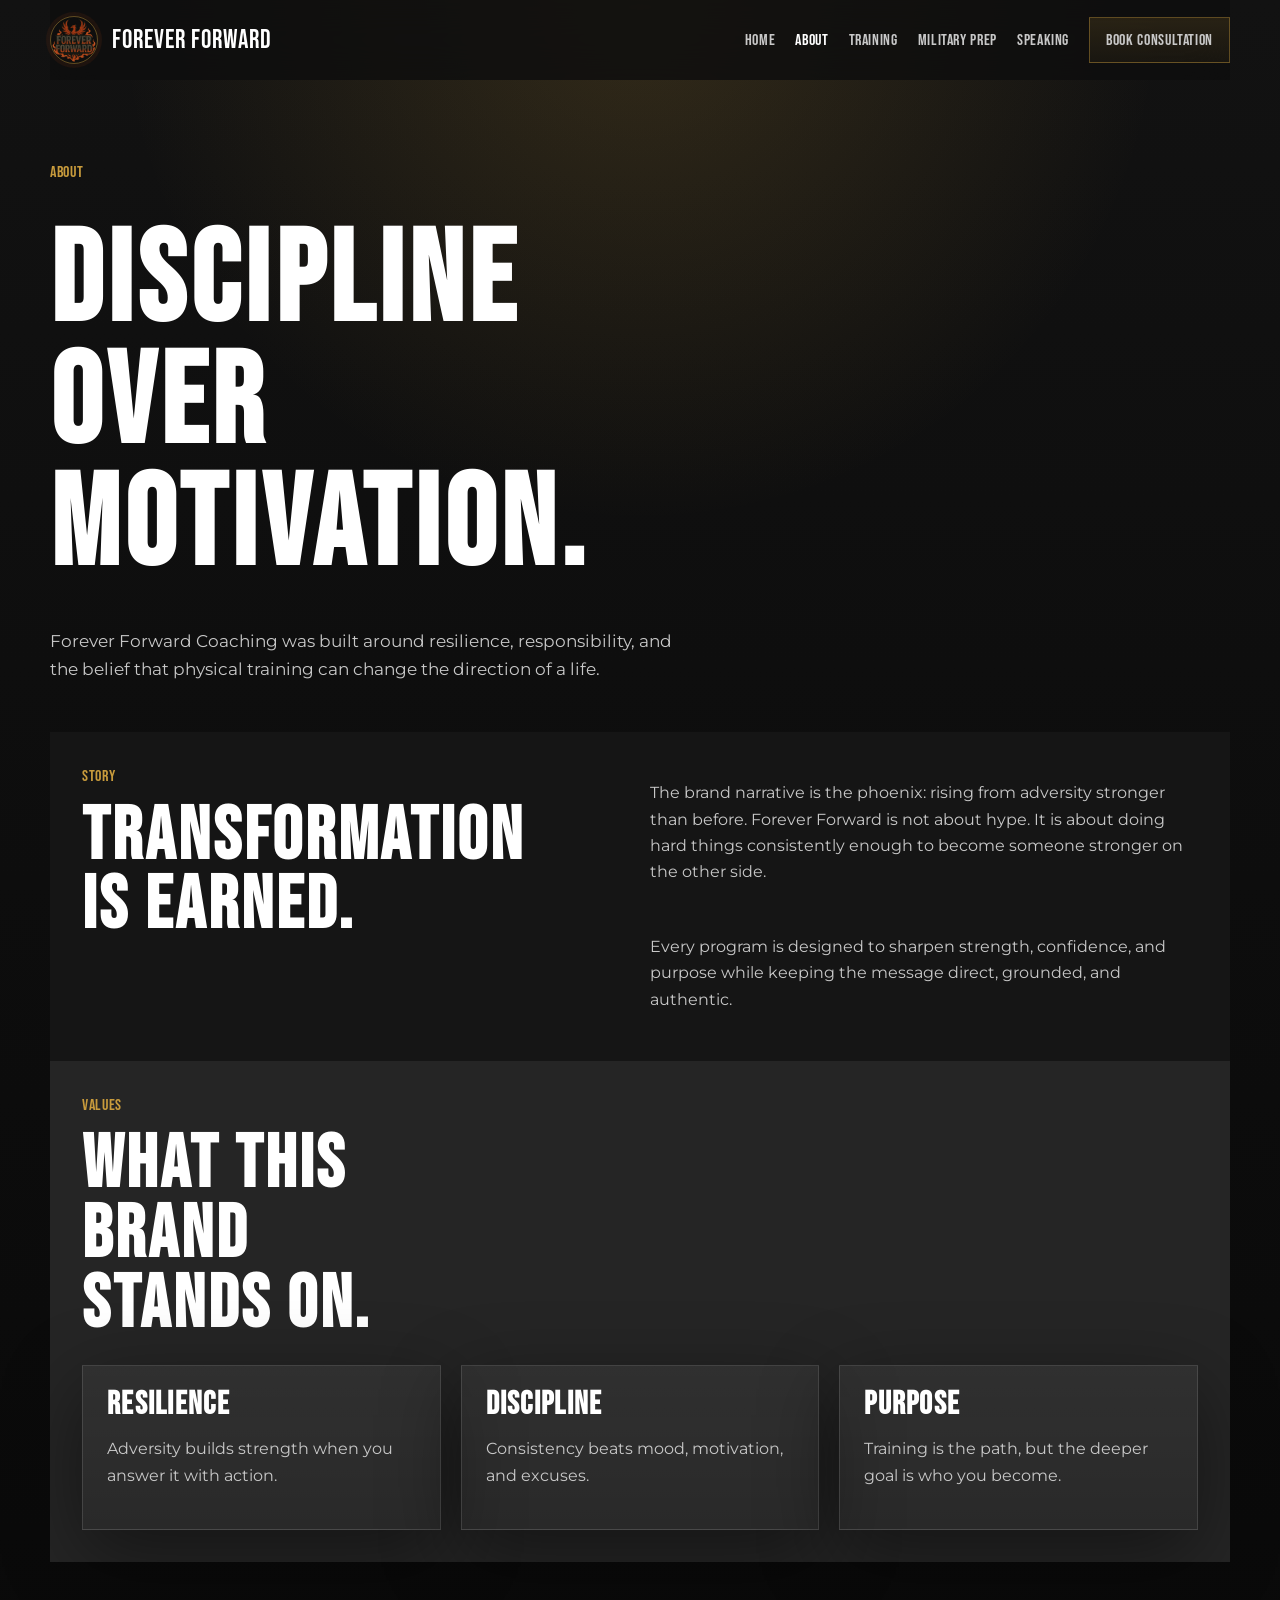
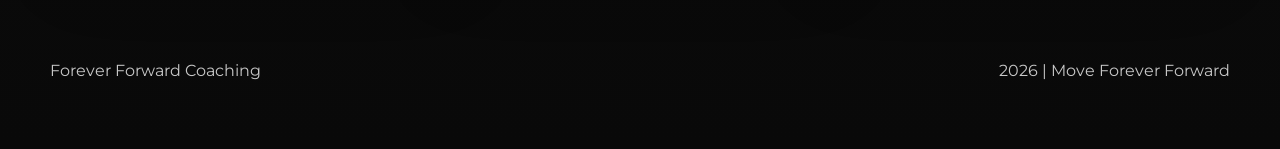
==== about.html @ 8ef4e95b "Initial Forever Forward website build" ====
<!DOCTYPE html>
<html lang="en">
  <head>
    <meta charset="UTF-8" />
    <meta name="viewport" content="width=device-width, initial-scale=1.0" />
    <title>About | Forever Forward Coaching</title>
    <meta
      name="description"
      content="Learn the mission, values, and transformation story behind Forever Forward Coaching."
    />
    <link rel="preconnect" href="https://fonts.googleapis.com" />
    <link rel="preconnect" href="https://fonts.gstatic.com" crossorigin />
    <link
      href="https://fonts.googleapis.com/css2?family=Bebas+Neue&family=Montserrat:wght@400;500;600;700&display=swap"
      rel="stylesheet"
    />
    <link rel="stylesheet" href="styles.css" />
    <script src="site.js" defer></script>
  </head>
  <body>
    <header class="site-header">
      <a class="brand" href="index.html">
        <img
          src="ChatGPT_Image_Mar_11_2026_11_58_45_AM.png"
          alt="Forever Forward Coaching logo"
          class="brand-mark"
        />
        <span class="brand-text">Forever Forward</span>
      </a>
      <button class="menu-toggle" type="button" aria-expanded="false" aria-controls="site-nav">
        Menu
      </button>
      <nav id="site-nav" class="site-nav" aria-label="Primary">
        <a class="nav-link" href="index.html">Home</a>
        <a class="nav-link active" href="about.html">About</a>
        <a class="nav-link" href="training.html">Training</a>
        <a class="nav-link" href="military-prep.html">Military Prep</a>
        <a class="nav-link" href="speaking.html">Speaking</a>
        <a class="nav-cta" href="book-consultation.html">Book Consultation</a>
      </nav>
    </header>

    <main class="page-shell">
      <section class="page-intro">
        <p class="eyebrow">About</p>
        <h1>Discipline over motivation.</h1>
        <p>
          Forever Forward Coaching was built around resilience, responsibility, and the belief that
          physical training can change the direction of a life.
        </p>
      </section>

      <section class="section section-dark two-column">
        <div>
          <p class="eyebrow">Story</p>
          <h2>Transformation is earned.</h2>
        </div>
        <div class="stack">
          <p>
            The brand narrative is the phoenix: rising from adversity stronger than before.
            Forever Forward is not about hype. It is about doing hard things consistently enough to
            become someone stronger on the other side.
          </p>
          <p>
            Every program is designed to sharpen strength, confidence, and purpose while keeping the
            message direct, grounded, and authentic.
          </p>
        </div>
      </section>

      <section class="section section-band">
        <div class="section-heading">
          <p class="eyebrow">Values</p>
          <h2>What this brand stands on.</h2>
        </div>
        <div class="card-grid">
          <article class="card">
            <h3>Resilience</h3>
            <p>Adversity builds strength when you answer it with action.</p>
          </article>
          <article class="card">
            <h3>Discipline</h3>
            <p>Consistency beats mood, motivation, and excuses.</p>
          </article>
          <article class="card">
            <h3>Purpose</h3>
            <p>Training is the path, but the deeper goal is who you become.</p>
          </article>
        </div>
      </section>
    </main>

    <footer class="site-footer">
      <p>Forever Forward Coaching</p>
      <p id="year"></p>
    </footer>
  </body>
</html>
---- styles.css ----
:root {
  --bg: #0e0e0e;
  --surface: #171717;
  --surface-alt: #2b2b2b;
  --text: #ffffff;
  --muted: #c8c8c8;
  --gold: #c89b3c;
  --ember: #e25822;
  --border: rgba(255, 255, 255, 0.12);
  --shadow: 0 24px 80px rgba(0, 0, 0, 0.45);
  --max-width: 1180px;
}

* {
  box-sizing: border-box;
}

html {
  scroll-behavior: smooth;
}

body {
  margin: 0;
  font-family: "Montserrat", sans-serif;
  background:
    radial-gradient(circle at top, rgba(200, 155, 60, 0.18), transparent 28%),
    linear-gradient(180deg, #121212 0%, #0e0e0e 38%, #090909 100%);
  color: var(--text);
}

a {
  color: inherit;
  text-decoration: none;
}

img {
  display: block;
  max-width: 100%;
}

button,
input,
textarea {
  font: inherit;
}

.site-header,
.site-footer,
.hero,
.section,
.page-intro {
  width: min(calc(100% - 2rem), var(--max-width));
  margin: 0 auto;
}

.site-header {
  position: sticky;
  top: 0;
  z-index: 20;
  display: flex;
  align-items: center;
  justify-content: space-between;
  gap: 1rem;
  padding: 1rem 0;
  backdrop-filter: blur(18px);
  background: rgba(14, 14, 14, 0.82);
}

.brand {
  display: flex;
  align-items: center;
  gap: 0.85rem;
}

.brand-mark {
  width: 3rem;
  height: 3rem;
  border-radius: 50%;
  object-fit: cover;
  border: 1px solid rgba(200, 155, 60, 0.45);
  box-shadow: 0 0 0 4px rgba(226, 88, 34, 0.08);
}

.brand-text,
.eyebrow,
.nav-link,
.nav-cta,
.button,
h1,
h2,
h3 {
  font-family: "Bebas Neue", sans-serif;
  letter-spacing: 0.04em;
}

.brand-text {
  font-size: 1.6rem;
}

.site-nav {
  display: flex;
  align-items: center;
  gap: 1.25rem;
}

.nav-link,
.nav-cta {
  font-size: 1rem;
  color: var(--muted);
}

.nav-link.active,
.nav-link:hover,
.nav-cta.active,
.nav-cta:hover {
  color: var(--text);
}

.nav-cta {
  padding: 0.8rem 1rem;
  border: 1px solid rgba(200, 155, 60, 0.4);
  background: linear-gradient(180deg, rgba(200, 155, 60, 0.14), rgba(200, 155, 60, 0.06));
}

.menu-toggle {
  display: none;
  border: 1px solid var(--border);
  background: transparent;
  color: var(--text);
  padding: 0.75rem 1rem;
}

.hero,
.page-intro {
  display: grid;
  gap: 1.5rem;
  padding: 5rem 0 2rem;
}

.reveal {
  opacity: 0;
  transform: translateY(24px);
  transition: opacity 480ms ease, transform 480ms ease;
}

.reveal.is-visible {
  opacity: 1;
  transform: translateY(0);
}

.hero {
  grid-template-columns: 1.2fr 0.8fr;
  min-height: calc(100dvh - 6rem);
  align-items: center;
}

.eyebrow {
  margin: 0 0 0.75rem;
  font-size: 1rem;
  color: var(--gold);
}

h1,
h2,
h3,
.panel-label,
.price-kicker,
.placeholder-title {
  margin: 0;
  line-height: 0.95;
}

h1 {
  font-size: clamp(4rem, 10vw, 8rem);
  max-width: 10ch;
}

h2 {
  font-size: clamp(2.8rem, 6vw, 4.6rem);
  max-width: 12ch;
}

h3 {
  font-size: 2rem;
}

p,
li,
label {
  line-height: 1.65;
  color: var(--muted);
}

.hero-text,
.page-intro p:last-child {
  max-width: 40rem;
  font-size: 1.05rem;
}

.hero-actions,
.callout {
  display: flex;
  align-items: center;
  gap: 1rem;
  flex-wrap: wrap;
}

.button {
  display: inline-flex;
  align-items: center;
  justify-content: center;
  min-height: 3rem;
  padding: 0.95rem 1.35rem;
  border: 1px solid transparent;
  transition: transform 180ms ease, border-color 180ms ease, background 180ms ease;
}

.button:hover,
.button:focus-visible {
  transform: translateY(-2px);
}

.button-primary {
  background: linear-gradient(135deg, var(--gold), #f0bf58);
  color: #111111;
}

.button-secondary {
  border-color: rgba(255, 255, 255, 0.18);
  background: rgba(255, 255, 255, 0.04);
}

.hero-panel,
.card,
.price-card,
.embed-placeholder,
.consult-panel,
.contact-form {
  border: 1px solid var(--border);
  background: linear-gradient(180deg, rgba(255, 255, 255, 0.05), rgba(255, 255, 255, 0.02));
  box-shadow: var(--shadow);
}

.hero-panel,
.consult-panel,
.embed-placeholder {
  padding: 2rem;
}

.panel-label,
.price-kicker,
.placeholder-title {
  font-size: 1rem;
  color: var(--ember);
}

.panel-quote {
  margin: 0.75rem 0 1rem;
  font-size: 1.4rem;
  color: var(--text);
}

.panel-points {
  margin: 0;
  padding-left: 1.15rem;
}

.section {
  padding: 2rem 0;
}

.section-dark,
.section-band {
  padding: 2rem;
}

.section-dark {
  background: rgba(22, 22, 22, 0.92);
}

.section-band {
  background: rgba(43, 43, 43, 0.82);
}

.section-heading {
  margin-bottom: 1.5rem;
}

.story-grid,
.card-grid,
.pricing-grid,
.two-column {
  display: grid;
  gap: 1.25rem;
}

.story-grid,
.two-column {
  grid-template-columns: repeat(2, minmax(0, 1fr));
}

.card-grid {
  grid-template-columns: repeat(3, minmax(0, 1fr));
}

.pricing-grid {
  grid-template-columns: repeat(3, minmax(0, 1fr));
}

.card,
.price-card {
  padding: 1.5rem;
}

.featured {
  border-color: rgba(200, 155, 60, 0.4);
  transform: translateY(-0.35rem);
}

.text-link {
  color: var(--gold);
}

.stack {
  display: grid;
  gap: 1rem;
}

.integration-note {
  padding: 1rem 1.1rem;
  border-left: 3px solid var(--gold);
  background: rgba(255, 255, 255, 0.03);
}

.page-shell {
  padding-bottom: 3rem;
}

.contact-form {
  display: grid;
  gap: 1rem;
  padding: 1.5rem;
}

.contact-form input,
.contact-form textarea {
  width: 100%;
  margin-top: 0.45rem;
  padding: 0.95rem 1rem;
  border: 1px solid rgba(255, 255, 255, 0.14);
  background: rgba(255, 255, 255, 0.04);
  color: var(--text);
}

.form-status {
  min-height: 1.5rem;
  margin: 0;
  color: var(--gold);
}

.integration-link.is-placeholder {
  border-color: rgba(255, 255, 255, 0.14);
  background: rgba(255, 255, 255, 0.04);
  color: var(--text);
}

.calendly-shell {
  min-height: 22rem;
  display: grid;
  align-content: start;
  gap: 1rem;
}

.calendly-frame {
  width: 100%;
  min-height: 38rem;
  border: 0;
  background: #111111;
}

.site-footer {
  display: flex;
  justify-content: space-between;
  gap: 1rem;
  padding: 2rem 0 3rem;
}

@media (max-width: 960px) {
  .hero,
  .story-grid,
  .two-column,
  .card-grid,
  .pricing-grid {
    grid-template-columns: 1fr;
  }

  .hero {
    min-height: auto;
    padding-top: 3rem;
  }
}

@media (max-width: 760px) {
  .site-header {
    flex-wrap: wrap;
  }

  .menu-toggle {
    display: inline-flex;
    align-items: center;
    justify-content: center;
  }

  .site-nav {
    display: none;
    width: 100%;
    flex-direction: column;
    align-items: stretch;
    padding: 0.5rem 0 0.25rem;
  }

  .site-nav.open {
    display: flex;
  }

  .nav-cta,
  .nav-link {
    padding: 0.4rem 0;
  }

  h1 {
    font-size: clamp(3.3rem, 16vw, 5.4rem);
  }

  h2 {
    font-size: clamp(2.4rem, 11vw, 3.4rem);
  }

  .section-dark,
  .section-band {
    padding: 1.25rem;
  }

  .site-footer {
    flex-direction: column;
  }
}

@media (prefers-reduced-motion: reduce) {
  html {
    scroll-behavior: auto;
  }

  .reveal,
  .reveal.is-visible,
  .button {
    transition: none;
    transform: none;
    opacity: 1;
  }
}
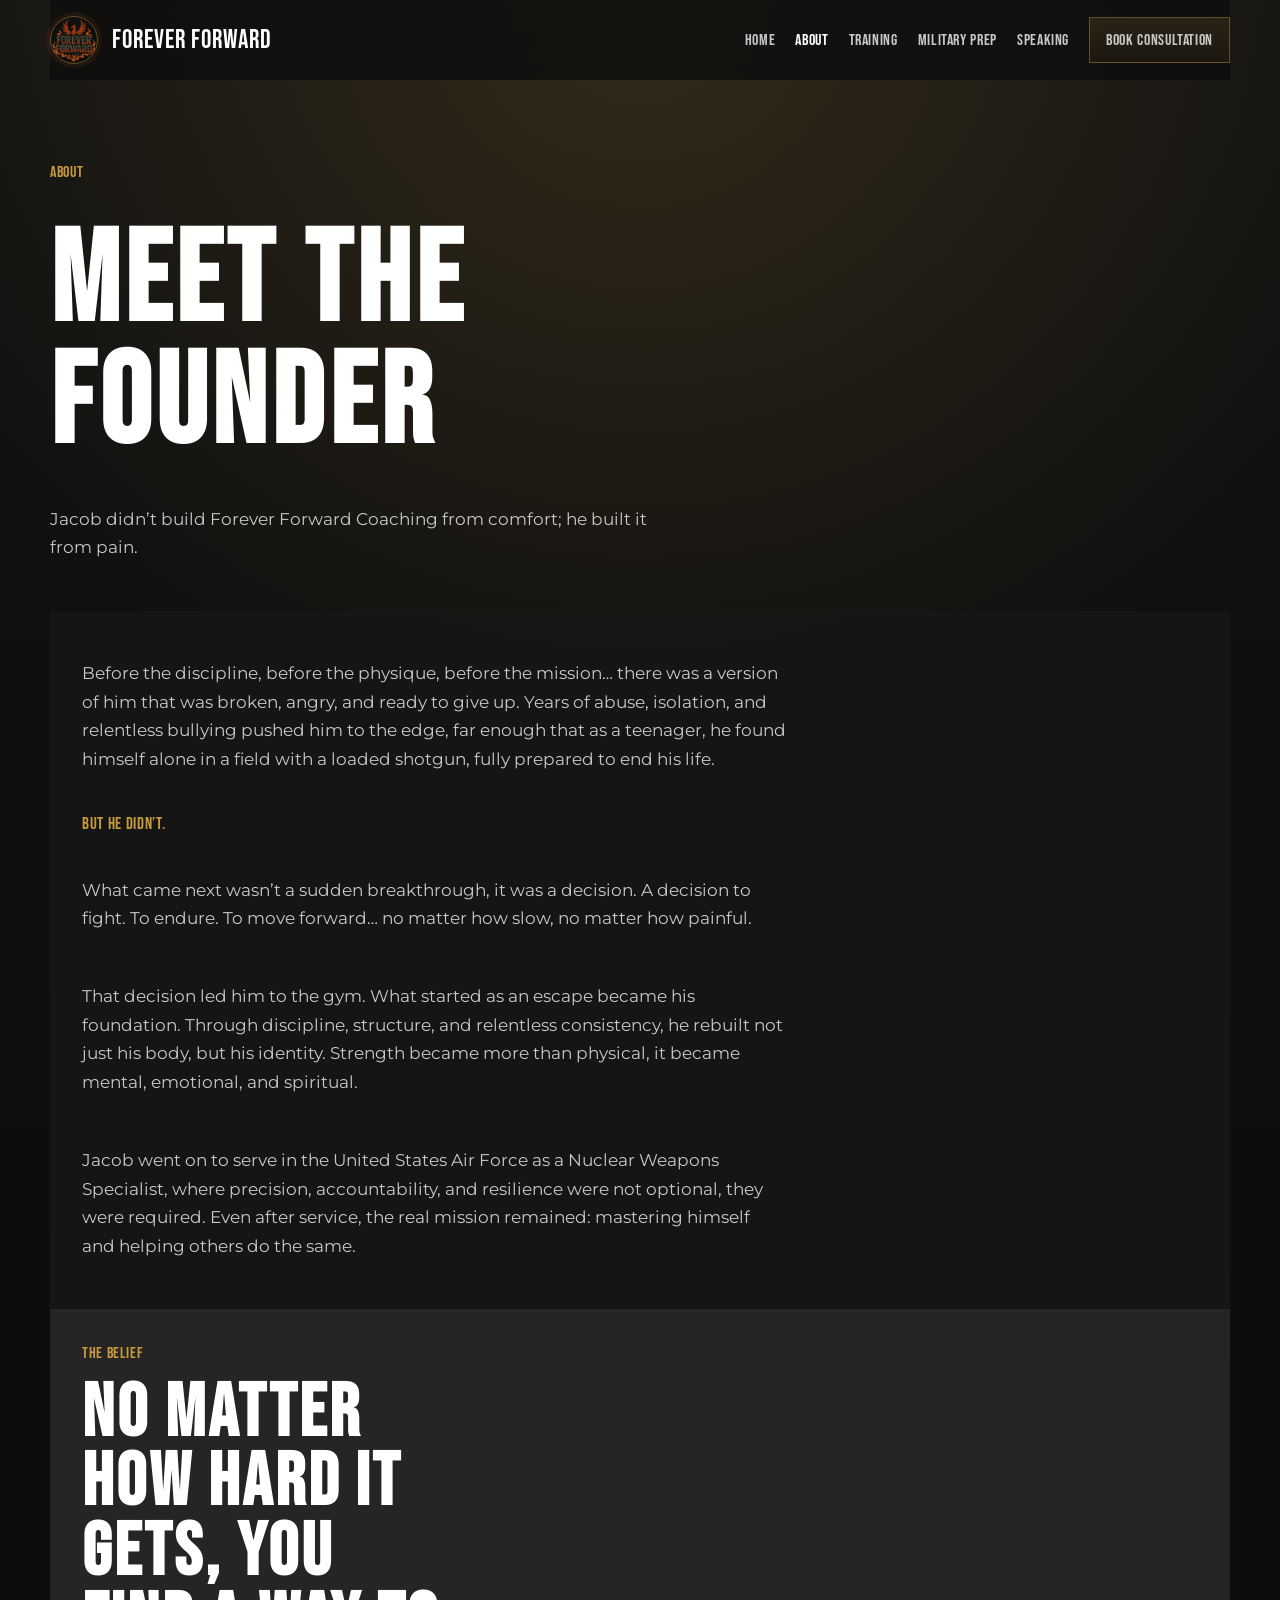
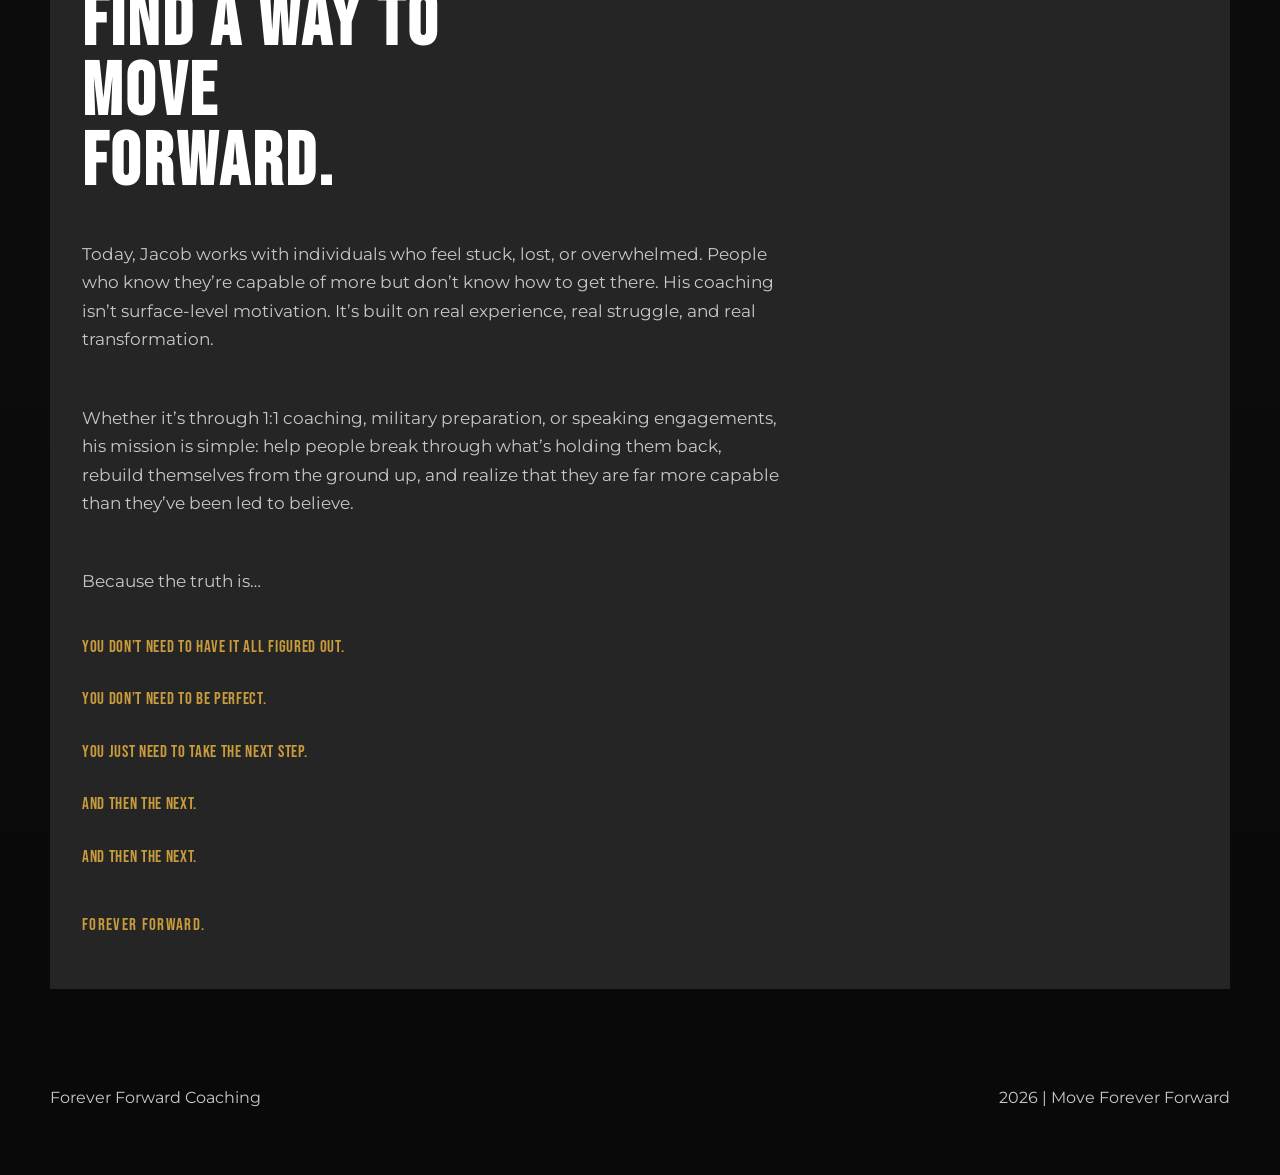
==== commit 042ecdf1: "Wire live Stripe + Calendly links and Jacob's founder story - config.js: add 5 Stripe payment links " ====
--- a/about.html
+++ b/about.html
@@ -43,49 +43,65 @@
     <main class="page-shell">
       <section class="page-intro">
         <p class="eyebrow">About</p>
-        <h1>Discipline over motivation.</h1>
+        <h1>Meet the Founder</h1>
         <p>
-          Forever Forward Coaching was built around resilience, responsibility, and the belief that
-          physical training can change the direction of a life.
+          Jacob didn&rsquo;t build Forever Forward Coaching from comfort; he built it from pain.
         </p>
       </section>
 
-      <section class="section section-dark two-column">
-        <div>
-          <p class="eyebrow">Story</p>
-          <h2>Transformation is earned.</h2>
-        </div>
-        <div class="stack">
+      <section class="section section-dark">
+        <div class="stack founder-story">
           <p>
-            The brand narrative is the phoenix: rising from adversity stronger than before.
-            Forever Forward is not about hype. It is about doing hard things consistently enough to
-            become someone stronger on the other side.
+            Before the discipline, before the physique, before the mission&hellip; there was a version
+            of him that was broken, angry, and ready to give up. Years of abuse, isolation, and
+            relentless bullying pushed him to the edge, far enough that as a teenager, he found
+            himself alone in a field with a loaded shotgun, fully prepared to end his life.
+          </p>
+          <p class="founder-beat">But he didn&rsquo;t.</p>
+          <p>
+            What came next wasn&rsquo;t a sudden breakthrough, it was a decision. A decision to fight.
+            To endure. To move forward&hellip; no matter how slow, no matter how painful.
           </p>
           <p>
-            Every program is designed to sharpen strength, confidence, and purpose while keeping the
-            message direct, grounded, and authentic.
+            That decision led him to the gym. What started as an escape became his foundation.
+            Through discipline, structure, and relentless consistency, he rebuilt not just his body,
+            but his identity. Strength became more than physical, it became mental, emotional, and
+            spiritual.
+          </p>
+          <p>
+            Jacob went on to serve in the United States Air Force as a Nuclear Weapons Specialist,
+            where precision, accountability, and resilience were not optional, they were required.
+            Even after service, the real mission remained: mastering himself and helping others do
+            the same.
           </p>
         </div>
       </section>
 
       <section class="section section-band">
         <div class="section-heading">
-          <p class="eyebrow">Values</p>
-          <h2>What this brand stands on.</h2>
+          <p class="eyebrow">The Belief</p>
+          <h2>No matter how hard it gets, you find a way to move forward.</h2>
         </div>
-        <div class="card-grid">
-          <article class="card">
-            <h3>Resilience</h3>
-            <p>Adversity builds strength when you answer it with action.</p>
-          </article>
-          <article class="card">
-            <h3>Discipline</h3>
-            <p>Consistency beats mood, motivation, and excuses.</p>
-          </article>
-          <article class="card">
-            <h3>Purpose</h3>
-            <p>Training is the path, but the deeper goal is who you become.</p>
-          </article>
+        <div class="stack founder-story">
+          <p>
+            Today, Jacob works with individuals who feel stuck, lost, or overwhelmed. People who
+            know they&rsquo;re capable of more but don&rsquo;t know how to get there. His coaching
+            isn&rsquo;t surface-level motivation. It&rsquo;s built on real experience, real struggle,
+            and real transformation.
+          </p>
+          <p>
+            Whether it&rsquo;s through 1:1 coaching, military preparation, or speaking engagements,
+            his mission is simple: help people break through what&rsquo;s holding them back, rebuild
+            themselves from the ground up, and realize that they are far more capable than
+            they&rsquo;ve been led to believe.
+          </p>
+          <p>Because the truth is&hellip;</p>
+          <p class="founder-beat">You don&rsquo;t need to have it all figured out.</p>
+          <p class="founder-beat">You don&rsquo;t need to be perfect.</p>
+          <p class="founder-beat">You just need to take the next step.</p>
+          <p class="founder-beat">And then the next.</p>
+          <p class="founder-beat">And then the next.</p>
+          <p class="founder-signoff">Forever Forward.</p>
         </div>
       </section>
     </main>
--- a/styles.css
+++ b/styles.css
@@ -230,6 +230,54 @@
   background: rgba(255, 255, 255, 0.04);
 }
 
+.enroll-actions {
+  display: flex;
+  flex-direction: column;
+  align-items: flex-start;
+  gap: 0.85rem;
+}
+
+.enroll-secondary {
+  font-size: 0.95rem;
+  letter-spacing: 0.02em;
+  color: rgba(255, 255, 255, 0.78);
+  text-decoration: none;
+  border-bottom: 1px solid rgba(255, 255, 255, 0.18);
+  padding-bottom: 0.15rem;
+  transition: color 180ms ease, border-color 180ms ease;
+}
+
+.enroll-secondary:hover,
+.enroll-secondary:focus-visible {
+  color: var(--gold);
+  border-color: var(--gold);
+}
+
+.founder-story {
+  max-width: 44rem;
+}
+
+.founder-story p {
+  font-size: 1.05rem;
+  line-height: 1.7;
+}
+
+.founder-beat {
+  font-family: "Bebas Neue", "Montserrat", sans-serif;
+  font-size: 1.45rem;
+  letter-spacing: 0.04em;
+  color: var(--gold);
+  margin: 0.25rem 0;
+}
+
+.founder-signoff {
+  font-family: "Bebas Neue", "Montserrat", sans-serif;
+  font-size: 2rem;
+  letter-spacing: 0.08em;
+  color: var(--gold);
+  margin-top: 1.25rem;
+}
+
 .hero-panel,
 .card,
 .price-card,
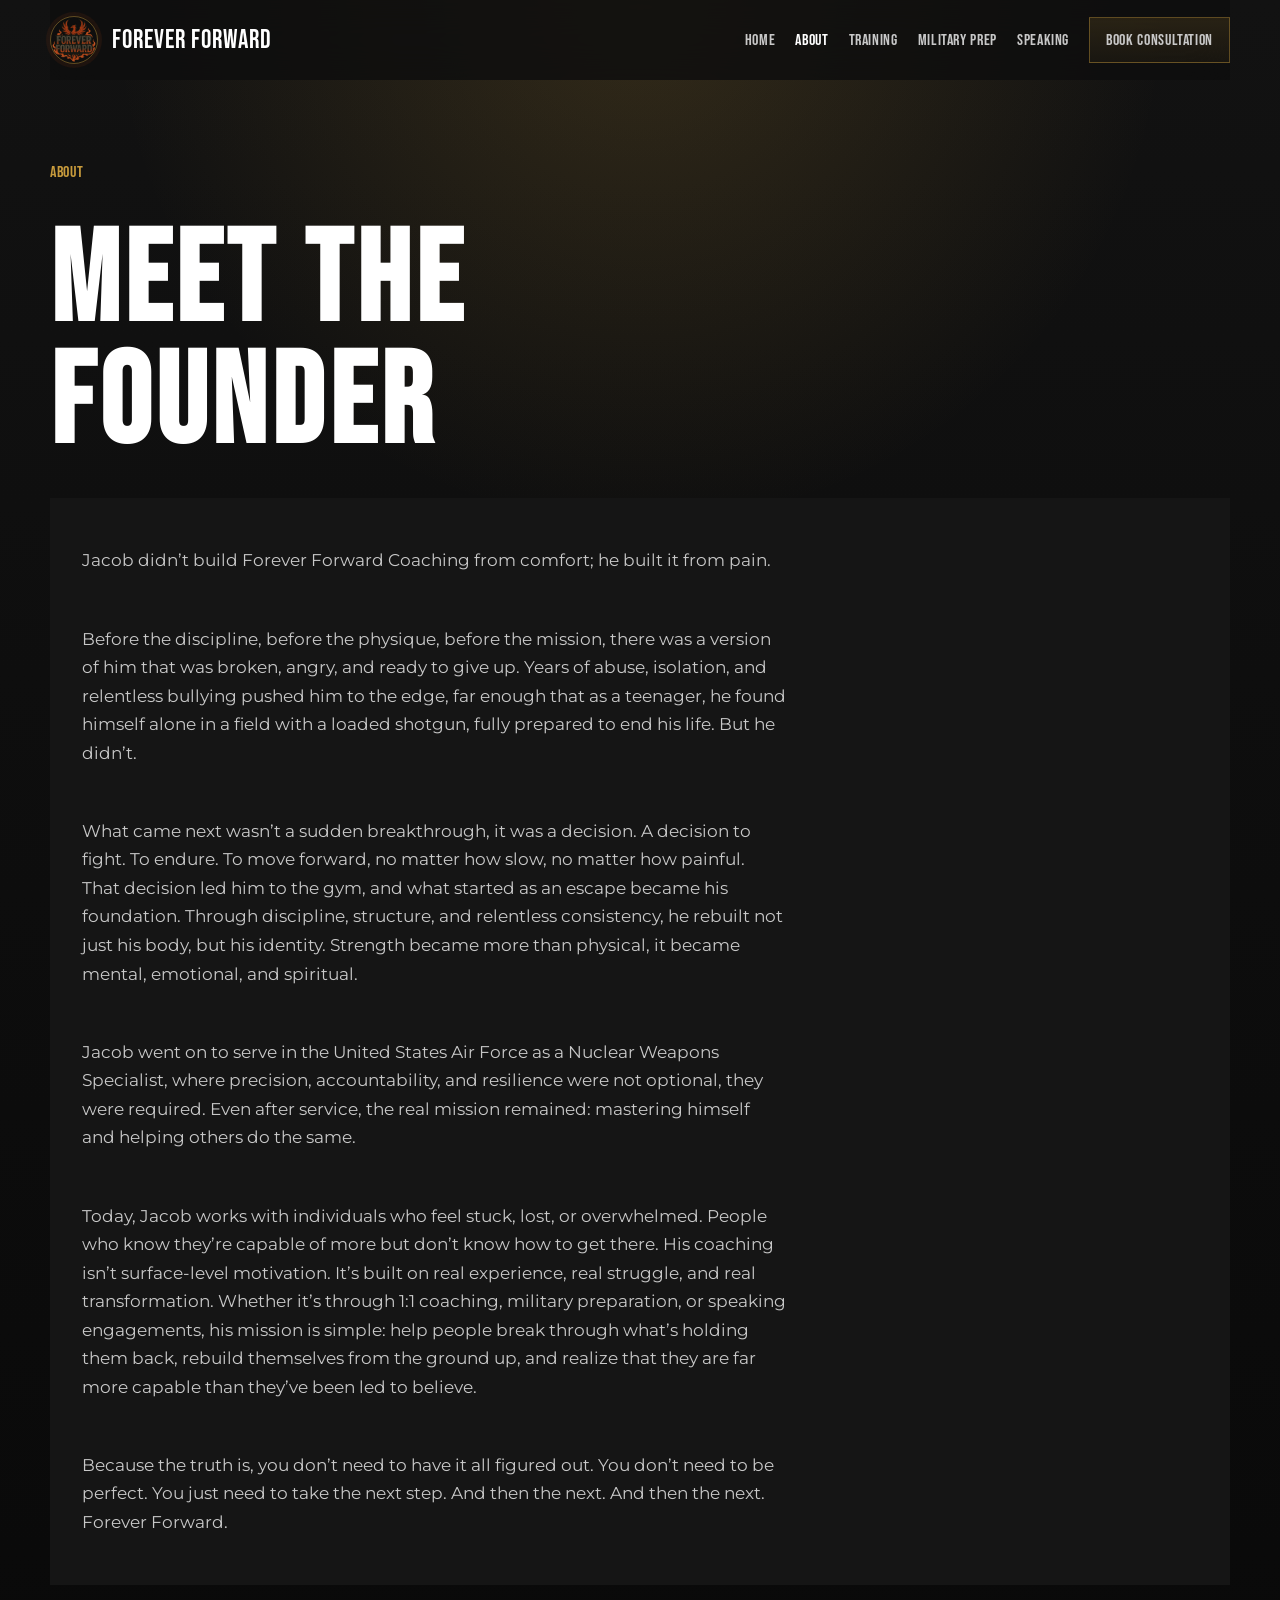
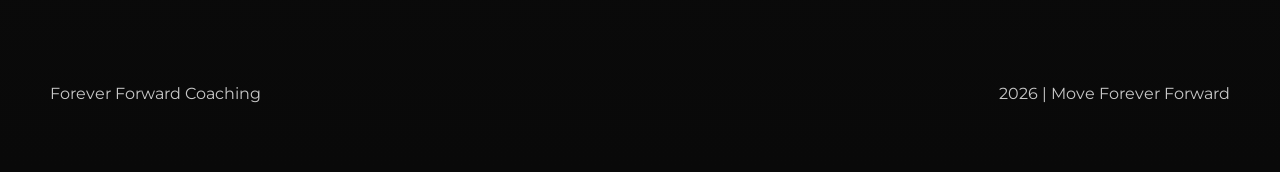
==== commit c4936f0b: "Restyle about page as uniform body, hardcode Stripe URLs on training and military prep Co-Authored-B" ====
--- a/about.html
+++ b/about.html
@@ -44,29 +44,27 @@
       <section class="page-intro">
         <p class="eyebrow">About</p>
         <h1>Meet the Founder</h1>
-        <p>
-          Jacob didn&rsquo;t build Forever Forward Coaching from comfort; he built it from pain.
-        </p>
       </section>
 
       <section class="section section-dark">
         <div class="stack founder-story">
           <p>
-            Before the discipline, before the physique, before the mission&hellip; there was a version
-            of him that was broken, angry, and ready to give up. Years of abuse, isolation, and
-            relentless bullying pushed him to the edge, far enough that as a teenager, he found
-            himself alone in a field with a loaded shotgun, fully prepared to end his life.
-          </p>
-          <p class="founder-beat">But he didn&rsquo;t.</p>
-          <p>
-            What came next wasn&rsquo;t a sudden breakthrough, it was a decision. A decision to fight.
-            To endure. To move forward&hellip; no matter how slow, no matter how painful.
+            Jacob didn&rsquo;t build Forever Forward Coaching from comfort; he built it from pain.
           </p>
           <p>
-            That decision led him to the gym. What started as an escape became his foundation.
-            Through discipline, structure, and relentless consistency, he rebuilt not just his body,
-            but his identity. Strength became more than physical, it became mental, emotional, and
-            spiritual.
+            Before the discipline, before the physique, before the mission, there was a version of
+            him that was broken, angry, and ready to give up. Years of abuse, isolation, and
+            relentless bullying pushed him to the edge, far enough that as a teenager, he found
+            himself alone in a field with a loaded shotgun, fully prepared to end his life. But he
+            didn&rsquo;t.
+          </p>
+          <p>
+            What came next wasn&rsquo;t a sudden breakthrough, it was a decision. A decision to
+            fight. To endure. To move forward, no matter how slow, no matter how painful. That
+            decision led him to the gym, and what started as an escape became his foundation.
+            Through discipline, structure, and relentless consistency, he rebuilt not just his
+            body, but his identity. Strength became more than physical, it became mental,
+            emotional, and spiritual.
           </p>
           <p>
             Jacob went on to serve in the United States Air Force as a Nuclear Weapons Specialist,
@@ -74,34 +72,20 @@
             Even after service, the real mission remained: mastering himself and helping others do
             the same.
           </p>
-        </div>
-      </section>
-
-      <section class="section section-band">
-        <div class="section-heading">
-          <p class="eyebrow">The Belief</p>
-          <h2>No matter how hard it gets, you find a way to move forward.</h2>
-        </div>
-        <div class="stack founder-story">
           <p>
             Today, Jacob works with individuals who feel stuck, lost, or overwhelmed. People who
             know they&rsquo;re capable of more but don&rsquo;t know how to get there. His coaching
-            isn&rsquo;t surface-level motivation. It&rsquo;s built on real experience, real struggle,
-            and real transformation.
+            isn&rsquo;t surface-level motivation. It&rsquo;s built on real experience, real
+            struggle, and real transformation. Whether it&rsquo;s through 1:1 coaching, military
+            preparation, or speaking engagements, his mission is simple: help people break through
+            what&rsquo;s holding them back, rebuild themselves from the ground up, and realize that
+            they are far more capable than they&rsquo;ve been led to believe.
           </p>
           <p>
-            Whether it&rsquo;s through 1:1 coaching, military preparation, or speaking engagements,
-            his mission is simple: help people break through what&rsquo;s holding them back, rebuild
-            themselves from the ground up, and realize that they are far more capable than
-            they&rsquo;ve been led to believe.
+            Because the truth is, you don&rsquo;t need to have it all figured out. You don&rsquo;t
+            need to be perfect. You just need to take the next step. And then the next. And then
+            the next. Forever Forward.
           </p>
-          <p>Because the truth is&hellip;</p>
-          <p class="founder-beat">You don&rsquo;t need to have it all figured out.</p>
-          <p class="founder-beat">You don&rsquo;t need to be perfect.</p>
-          <p class="founder-beat">You just need to take the next step.</p>
-          <p class="founder-beat">And then the next.</p>
-          <p class="founder-beat">And then the next.</p>
-          <p class="founder-signoff">Forever Forward.</p>
         </div>
       </section>
     </main>
